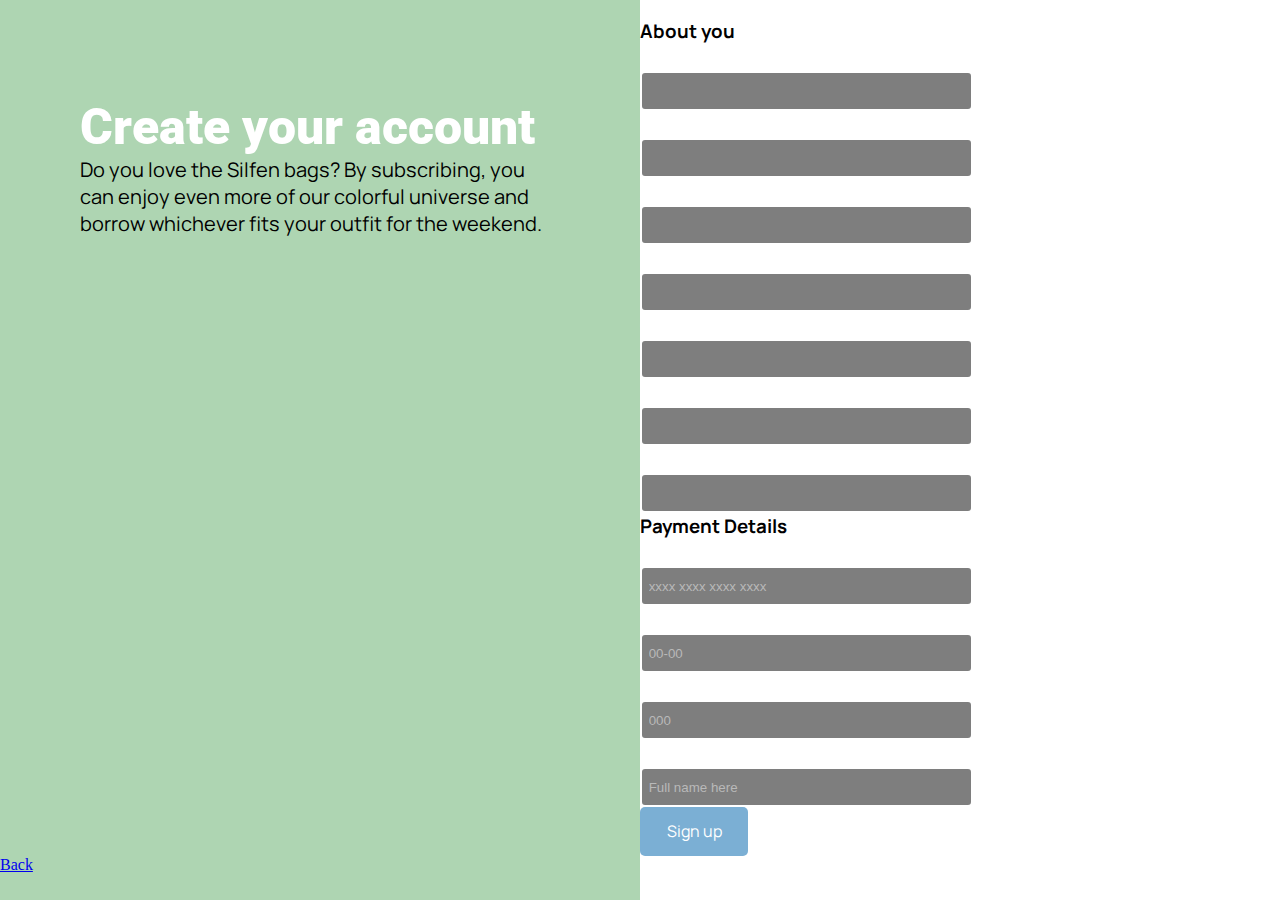
==== createaccount.html @ be5ffbf4 "update" ====
<!DOCTYPE html>
<html lang="en">
  <head>
    <meta charset="UTF-8" />
    <meta http-equiv="X-UA-Compatible" content="IE=edge" />
    <meta name="viewport" content="width=device-width, initial-scale=1.0" />
    <title>Document</title>

    <link rel="stylesheet" href="css/style.css" />
    <link rel="preconnect" href="https://fonts.googleapis.com" />
    <link rel="preconnect" href="https://fonts.gstatic.com" crossorigin />
    <link
      href="https://fonts.googleapis.com/css2?family=Manrope:wght@200;300;400;500;600;700;800&family=Roboto:ital,wght@0,100;0,300;0,400;0,500;0,700;0,900;1,100;1,300;1,400;1,500;1,700;1,900&display=swap"
      rel="stylesheet"
    />
    <link rel="stylesheet" href="css/signup.css" />
    <meta name="ROBOTS" content="NOINDEX, NOFOLLOW" />
  </head>
  <body>
    <header>

      <nav> 
      <img src="assets/Logos/silfensmall.png" alt="" id="logo" /></nav>
    </header>

    <main>
    <article id="lovesilfen">
      <h1>Create your account</h1>
      <p>
        Do you love the Silfen bags? By subscribing, you can enjoy even more of
        our colorful universe and borrow whichever fits your outfit for the
        weekend.
      </p>
    </article>
<div>
    <article id="form">
      <h3>About you</h3>
      <form action="">
      <p>
        <label>First name<input type="text" name="firstname" /></label>
        <label>Last name<input type="text" name="lastname" /></label>
      </p>
      <p>
        <label>Address<input type="text" name="address" /></label>
      </p>

      <p>
        <label>Country<input type="text" name="zip" /></label>
        <label>City<input type="text" name="city" /></label>
      </p>
      <p>
        <label>Zip Code<input type="text" name="zip" /></label>
        <label>City<input type="text" name="city" /></label>
      </p>
    </section>

    <section>
      <h3>Payment Details</h3>

      <p>
        <label for="ccn">Credit card number</label>
        <input
          id="ccn"
          type="tel"
          inputmode="numeric"
          pattern="[0-9\s]{13,19}"
          autocomplete="cc-number"
          maxlength="19"
          placeholder="xxxx xxxx xxxx xxxx"
        />
      </p>
      <p>
        <label for="ccn">Expiration date</label>
        <input
          id="ccn"
          type="tel"
          inputmode="numeric"
          pattern="[0-9\s]{13,19}"
          autocomplete="cc-number"
          maxlength="4"
          placeholder="00-00"
        />
        <label for="ccn">Security code</label>
        <input
          id="ccn"
          type="tel"
          inputmode="numeric"
          pattern="[0-9\s]{13,19}"
          autocomplete="cc-number"
          maxlength="3"
          placeholder="000"
        />
      </p>
      <p>
        <label
          >Card holder<input
            type="text"
            name="cardholder"
            placeholder="Full name here"
        /></label>
      </p>

      <p>
        <button id="signupbutton"><a href="thankyou.html">Sign up</a></button>
      </p>
    </article></form></div>


    <a href="index.html">Back</a></main>

    <footer></footer>
  </body>
</html>
---- css/style.css ----
* {
  box-sizing: border-box;
}

:root {
  --primary: #7bafd4;
  --secondary: #aed5b2;
  --tertiary: #edff00;
  --cta: #e73b5b;
}

/* Fonts */
h1 {
  font-family: roboto;
  font-weight: 900;
  color: #ffffff;
  font-size: 3.125em;
}

h2 {
  font-family: roboto;
  font-weight: 700;
  color: #ffffff;
}

h3 {
  font-family: manrope;
}

p {
  font-family: manrope;
  color: #ffffff;
  font-size: 1.25em;
}

#hello {
  font-size: 6.5625em;
}

body {
}

.background {
  background-image: url(../assets/SVG/background3.svg);
  height: auto;
  max-width: 100%;
}

/* Buttons */

#signup {
  color: #ffffff;
  background-color: var(--cta);
  border-radius: 5px;
  padding: 0.9em;
  border: none;
  padding-left: 2.6em;
  padding-right: 2.6em;
}

#login {
  background-color: transparent;
  border-radius: 5px;
  border-style: solid;
  border-width: 2px;
  border-color: var(--cta);
  padding: 0.9em;
  padding-left: 2.6em;
  padding-right: 2.6em;
}

/* Forms, input, label */

input,
label {
  display: block;
}

input {
  border-width: 2px;
  border-style: solid;
  border-color: #ffffff;
  border-radius: 5px;
  background-color: black;
  color: white;
  opacity: 50%;
  padding: 0.5em;
  height: 3em;
  width: 25em;
}

button > a {
  color: white;
  font-family: manrope;
  font-size: 1rem;
  text-decoration: none;
}

#login > a {
  color: var(--cta);
}
---- css/signup.css ----
* {
  padding: 0;
  margin: 0;
}

body {
  height: 100vh;
  background: linear-gradient(
    to right,
    #aed5b2 0%,
    #aed5b2 50%,
    #ffffff 50%,
    #ffffff 100%
  );
}

main {
  display: grid;
  grid-template-columns: 1fr 1fr;
}

#signupbutton {
  background-color: #7bafd4;
  border: none;
  padding: 1em;
  border-radius: 5px;
  padding-left: 2em;
  padding-right: 2em;
}

#lovesilfen {
  grid-column: 1/2;
  display: flex;
  flex-direction: column;
  padding: 5em;
}

#lovesilfen > p {
  color: black;
}

#form {
  grid-column: 3/4;
  display: flex;
  flex-direction: column;
}

@media screen and (max-width: 900px) {
  body {
    background: none;
  }
}
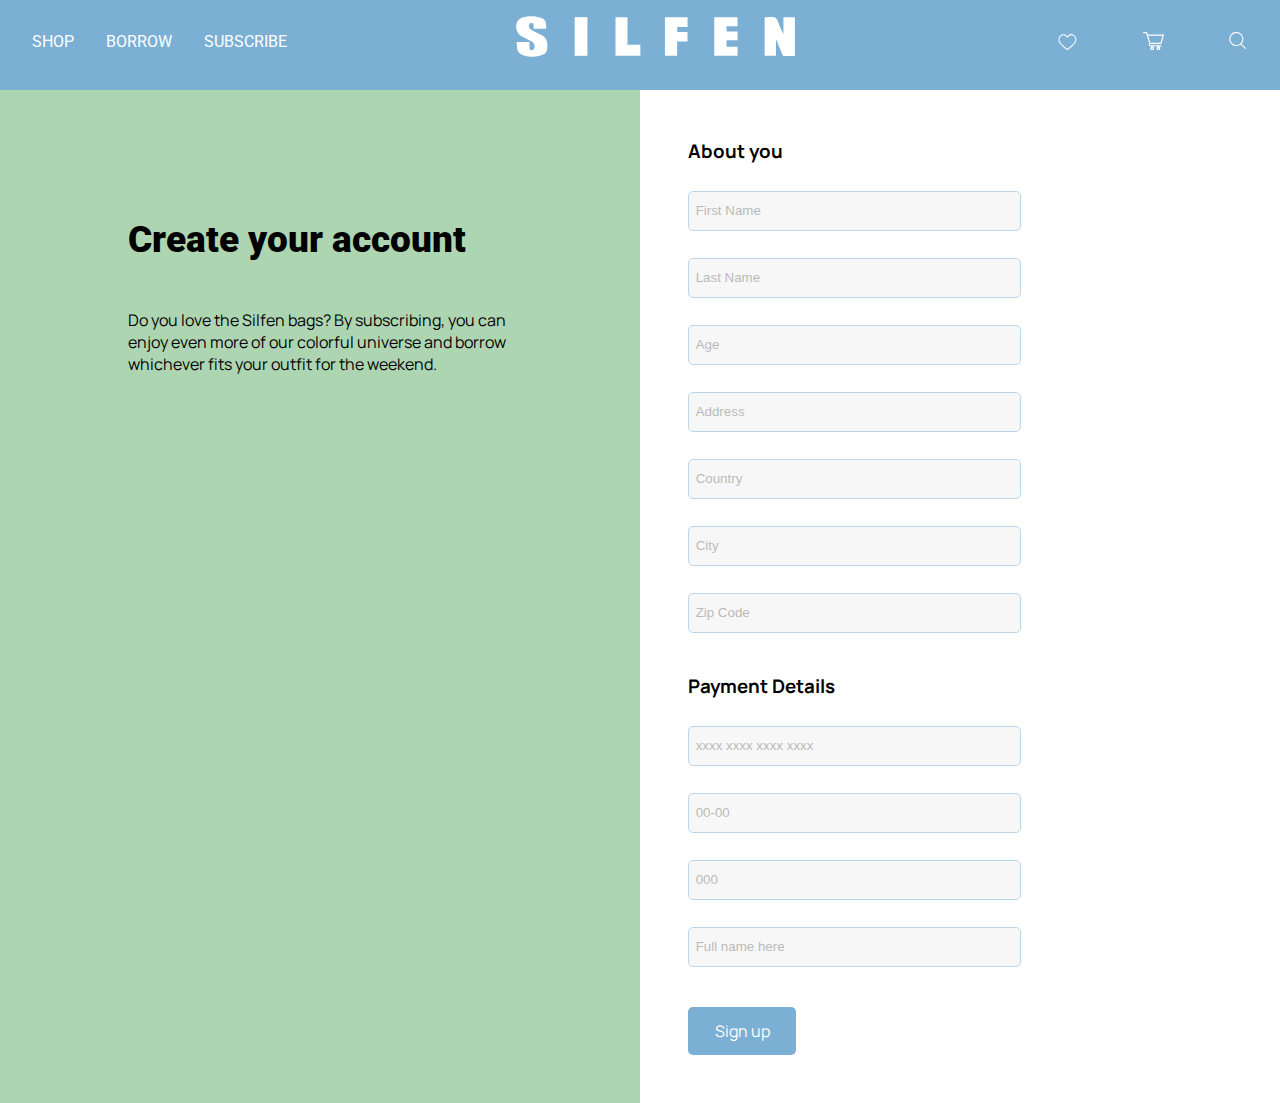
==== commit 8eb71770: "mobile view" ====
--- a/createaccount.html
+++ b/createaccount.html
@@ -14,15 +14,46 @@
       rel="stylesheet"
     />
     <link rel="stylesheet" href="css/signup.css" />
+    <link rel="stylesheet" href="css/nav.css">
     <meta name="ROBOTS" content="NOINDEX, NOFOLLOW" />
   </head>
   <body>
-    <header>
+    <!-- <header>
 
       <nav> 
       <img src="assets/Logos/silfensmall.png" alt="" id="logo" /></nav>
+    </header> -->
+    <header>
+      <section class="menu">
+        <nav>
+             <button id="menuknap">☰</button> 
+             <ul id="menu" class="hidden"> 
+                <li><a href="shop.html">Shop</a></li>
+                <li><a href="borrow.html">Borrow</a></li>
+                <li><a href="create.html">Subscribe</a></li>
+             
+            </ul>
+      </section>
+      
+      <figure id="logo">
+          <a href="index.html">
+        <img src="img/silfen.svg" alt="logo" />
+    </a>
+      </figure>
+      <section class="icons">
+        <figure class="heart">
+            <img src="img/heart.svg" alt="cart">
+        </figure>
+          <figure>
+              <img src="img/cart.svg" alt="cart">
+          </figure>
+          <figure>
+            <img src="img/search.svg" alt="cart">
+        </figure>
+     
+      </section>
     </header>
-
+   
     <main>
     <article id="lovesilfen">
       <h1>Create your account</h1>
@@ -37,25 +68,25 @@
       <h3>About you</h3>
       <form action="">
       <p>
-        <label>First name<input type="text" name="firstname" /></label>
-        <label>Last name<input type="text" name="lastname" /></label>
+        <label>First name<input type="text" name="firstname" placeholder="First Name" /></label>
+        <label>Last name<input type="text" name="lastname" placeholder="Last Name"/></label>
+        <label>Age<input type="text" name="age" placeholder="Age"/></label>
       </p>
       <p>
-        <label>Address<input type="text" name="address" /></label>
+        <label>Address<input type="text" name="address" placeholder="Address" /></label>
       </p>
 
       <p>
-        <label>Country<input type="text" name="zip" /></label>
-        <label>City<input type="text" name="city" /></label>
+        <label>Country<input type="text" name="zip" placeholder="Country"/></label>
+        <label>City<input type="text" name="city" placeholder="City" /></label>
       </p>
       <p>
-        <label>Zip Code<input type="text" name="zip" /></label>
-        <label>City<input type="text" name="city" /></label>
+        <label>Zip Code<input type="text" name="zip" placeholder="Zip Code" /></label>
       </p>
     </section>
 
     <section>
-      <h3>Payment Details</h3>
+      <h3 class="payment">Payment Details</h3>
 
       <p>
         <label for="ccn">Credit card number</label>
@@ -106,8 +137,9 @@
     </article></form></div>
 
 
-    <a href="index.html">Back</a></main>
+   
 
     <footer></footer>
+    <script src="js/menu.js"></script>
   </body>
 </html>
--- a/css/signup.css
+++ b/css/signup.css
@@ -13,12 +13,6 @@
     #ffffff 100%
   );
 }
-
-main {
-  display: grid;
-  grid-template-columns: 1fr 1fr;
-}
-
 #signupbutton {
   background-color: #7bafd4;
   border: none;
@@ -28,21 +22,54 @@
   padding-right: 2em;
 }
 
-#lovesilfen {
-  grid-column: 1/2;
-  display: flex;
-  flex-direction: column;
-  padding: 5em;
+h1 {
+  color: black;
+  margin: 3rem;
+  font-size: 2.3rem;
 }
 
 #lovesilfen > p {
   color: black;
+  margin: 0 3rem 3rem 3rem;
+  font-size: 1rem;
 }
 
 #form {
-  grid-column: 3/4;
-  display: flex;
-  flex-direction: column;
+  margin: 3rem;
+}
+
+.payment {
+  margin-top: 2.5rem;
+}
+
+#signupbutton {
+  margin-top: 2.5rem;
+}
+
+input {
+  background-color: rgb(240, 240, 240);
+  border: #7bafd4 solid 1px;
+  color: #000;
+}
+
+@media (min-width: 700px) {
+  main {
+    display: grid;
+    grid-template-columns: 1fr 1fr;
+  }
+
+  #lovesilfen {
+    grid-column: 1/2;
+    display: flex;
+    flex-direction: column;
+    padding: 5em;
+  }
+
+  #form {
+    grid-column: 3/4;
+    display: flex;
+    flex-direction: column;
+  }
 }
 
 @media screen and (max-width: 900px) {
--- a/css/nav.css
+++ b/css/nav.css
@@ -0,0 +1,134 @@
+* {
+  padding: 0;
+  margin: 0;
+  box-sizing: border-box;
+}
+img {
+  max-width: 100%;
+  height: auto;
+}
+header {
+  background-color: #7bafd4;
+  display: flex;
+  place-content: space-between;
+}
+
+nav a {
+  text-decoration: none;
+  cursor: pointer;
+  color: white;
+  font-family: roboto;
+  text-transform: uppercase;
+  padding: 2rem;
+}
+
+nav a:hover {
+  text-shadow: 1px 1px #91d1ff;
+  font-size: 1.01rem;
+}
+
+#logo {
+  padding: 1.5rem;
+  width: 50%;
+  height: auto;
+}
+
+.icons {
+  display: flex;
+  flex-direction: column;
+  place-content: space-between;
+  padding: 0;
+}
+
+#menu {
+  flex-basis: 100%;
+}
+
+#menuknap {
+  display: inline-block;
+  text-decoration: none;
+  border: none;
+  font-size: 3rem;
+  cursor: pointer;
+  color: #fff;
+  background-color: #7bafd4;
+  padding: 0.5rem;
+}
+
+.hidden {
+  display: none;
+}
+
+.icons {
+  display: none;
+}
+
+@media (min-width: 700px) {
+  #menu {
+    flex-basis: 0;
+  }
+  #menuknap {
+    display: none;
+  }
+  nav {
+    display: flex;
+  }
+  header ul {
+    display: flex;
+  }
+  .hidden {
+    display: flex;
+  }
+
+  header a {
+    display: inline-block;
+    width: 100%;
+    text-align: center;
+  }
+
+  header nav {
+    display: contents;
+    display: flex;
+    flex-direction: row;
+    padding: 1rem 0 0 0;
+  }
+
+  nav a {
+    padding: 1rem 0 0 2rem;
+  }
+
+  #logo {
+    display: flex;
+    place-content: center;
+    padding: 1rem;
+  }
+
+  header li {
+    list-style: none;
+  }
+}
+
+@media (min-width: 800px) {
+  .icons figure {
+    width: 130%;
+    height: auto;
+    padding: 2rem;
+  }
+  header li {
+    list-style: none;
+  }
+  .icons .heart {
+    width: 145%;
+  }
+
+  .icons {
+    display: flex;
+    flex-direction: row;
+  }
+
+  /* .icons figure {
+      width: 130%;
+      height: auto;
+      padding: 0.1rem;
+    } */
+}
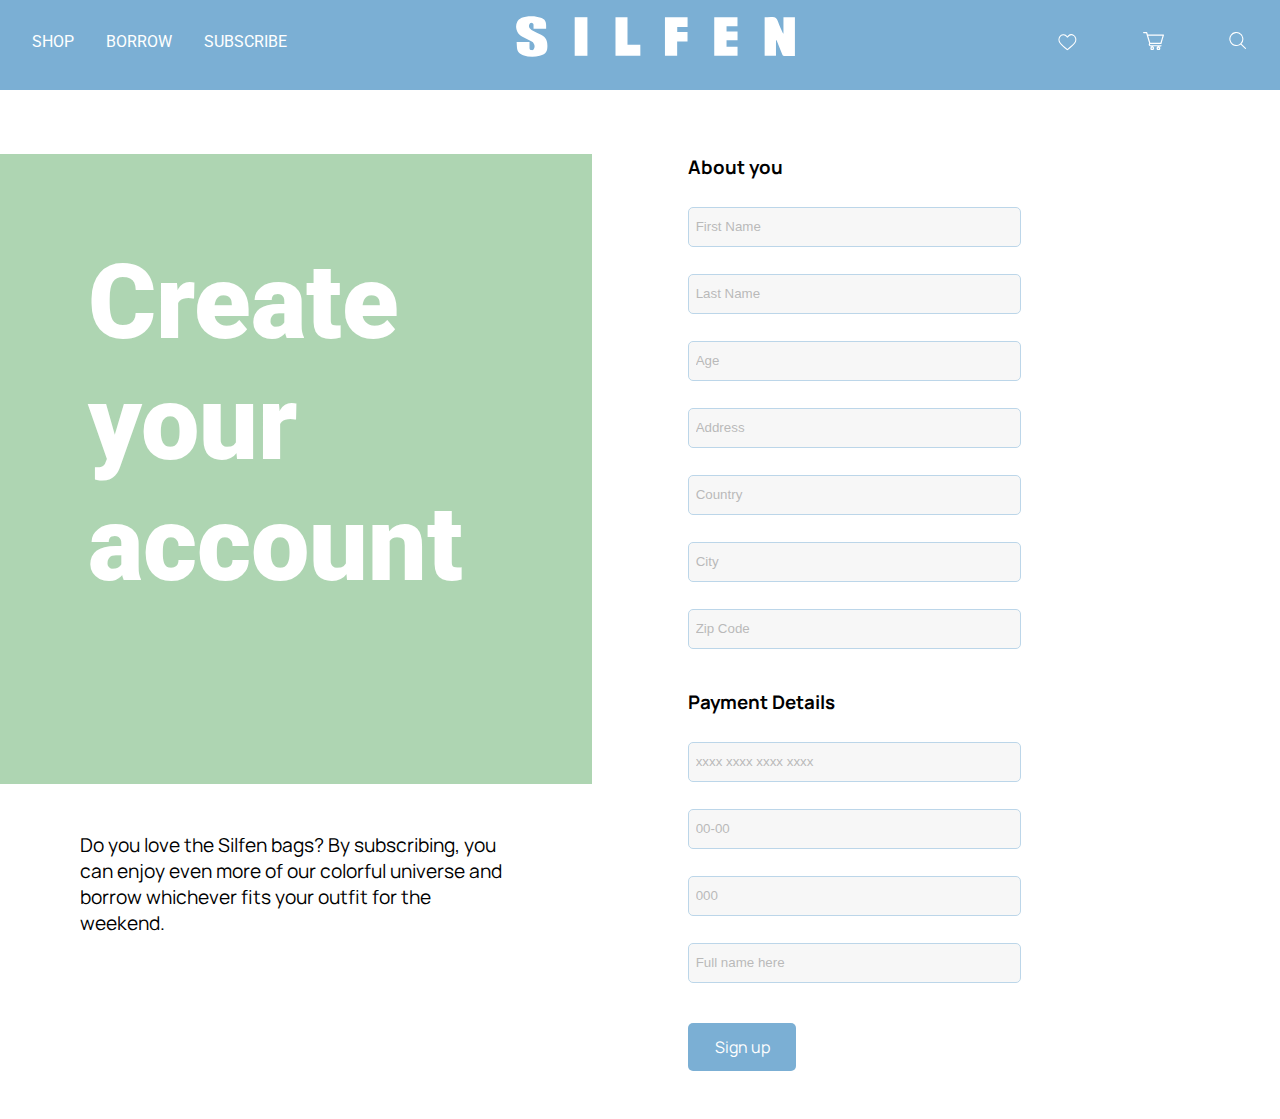
==== commit b19db796: "Merge branch 'master' of https://github.com/heidivincentz/silfenxteam3" ====
--- a/createaccount.html
+++ b/createaccount.html
@@ -64,7 +64,7 @@
       </p>
     </article>
 <div>
-    <article id="form">
+    <article id="form"> 
       <h3>About you</h3>
       <form action="">
       <p>
--- a/css/signup.css
+++ b/css/signup.css
@@ -3,16 +3,6 @@
   margin: 0;
 }
 
-body {
-  height: 100vh;
-  background: linear-gradient(
-    to right,
-    #aed5b2 0%,
-    #aed5b2 50%,
-    #ffffff 50%,
-    #ffffff 100%
-  );
-}
 #signupbutton {
   background-color: #7bafd4;
   border: none;
@@ -58,17 +48,36 @@
     grid-template-columns: 1fr 1fr;
   }
 
-  #lovesilfen {
+  #lovesilfen h1 {
+    height: 70vh;
+    background: linear-gradient(to right, #aed5b2 0%, #aed5b2 100%);
+    margin-top: 4rem;
+    margin-left: 0;
+  }
+
+  #lovesilfen h1 {
+    font-size: 6.5rem;
+    color: white;
+    padding: 5.5rem;
+  }
+
+  #lovesilfen p {
+    padding: 0rem 5rem 2rem 2rem;
+    font-size: 1.2rem;
+  }
+
+  /* #lovesilfen {
     grid-column: 1/2;
     display: flex;
     flex-direction: column;
     padding: 5em;
-  }
+  } */
 
   #form {
     grid-column: 3/4;
     display: flex;
     flex-direction: column;
+    margin-top: 4rem;
   }
 }
 
